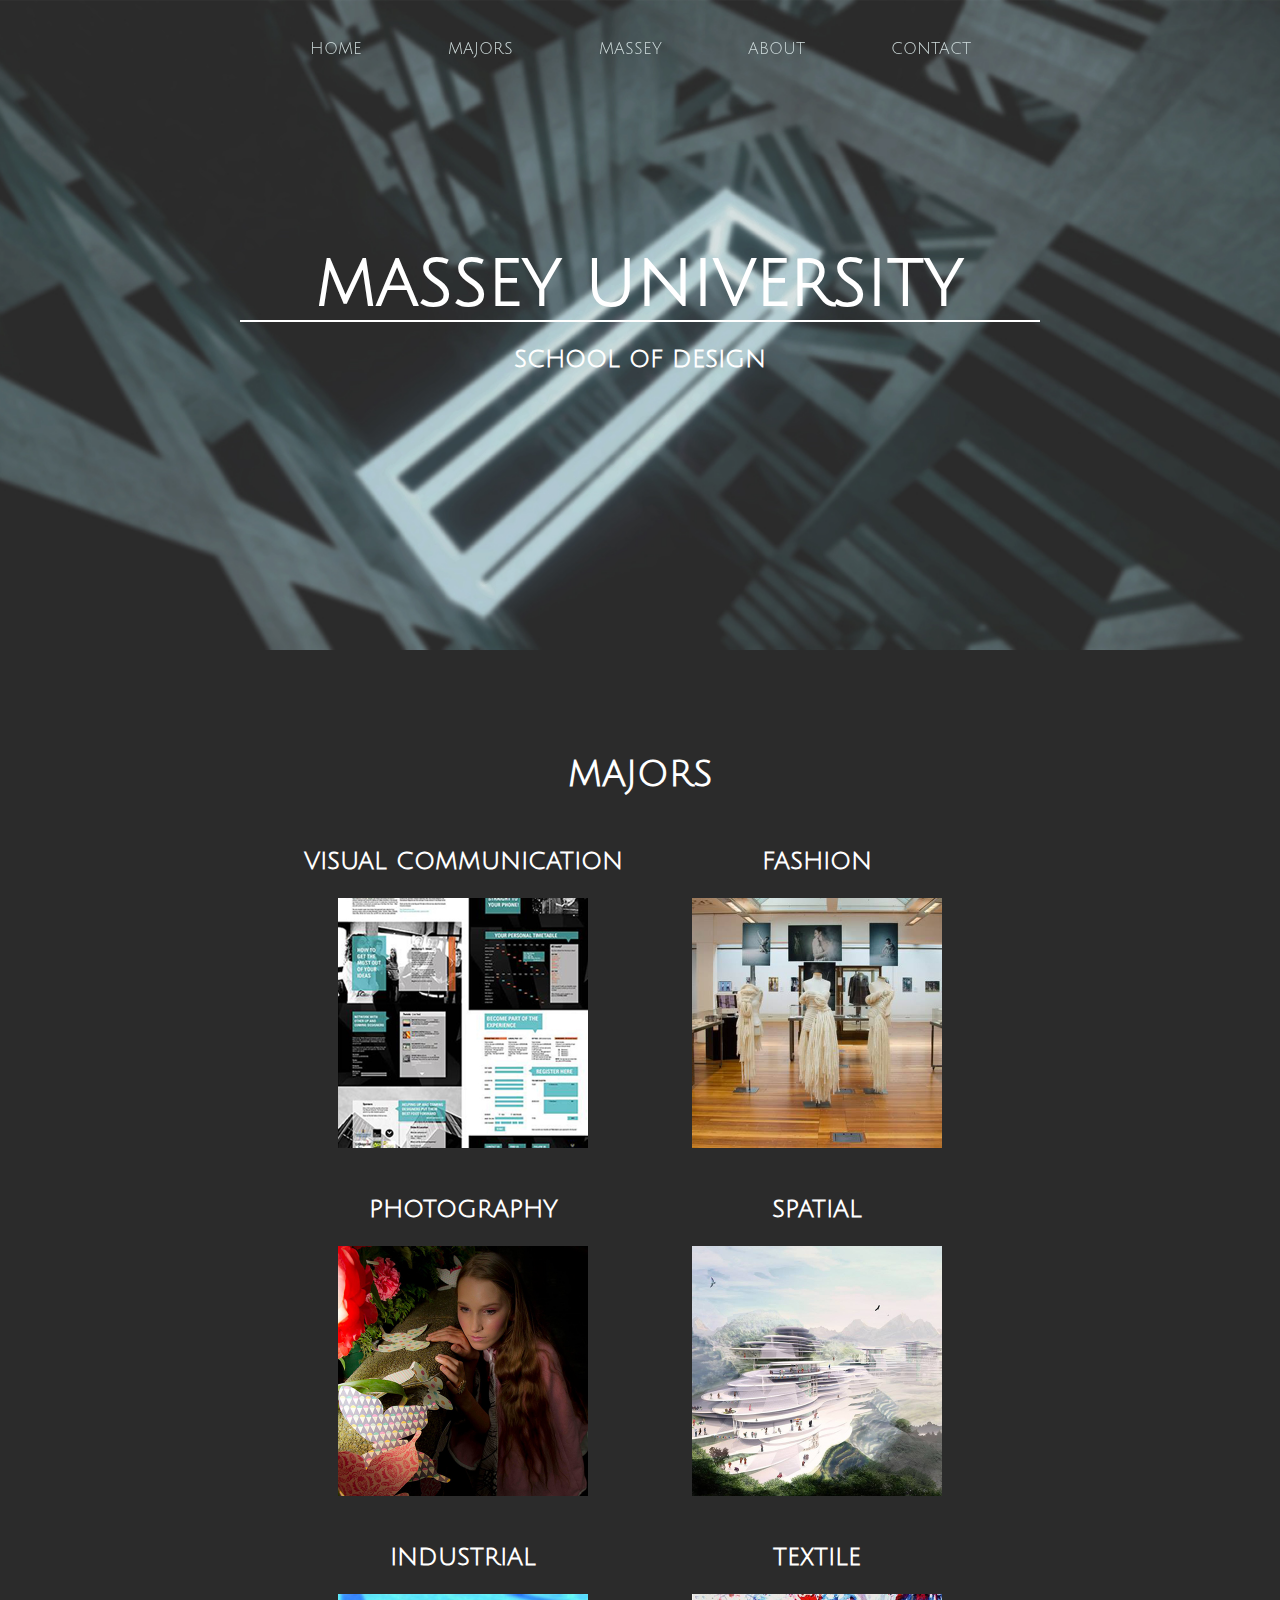
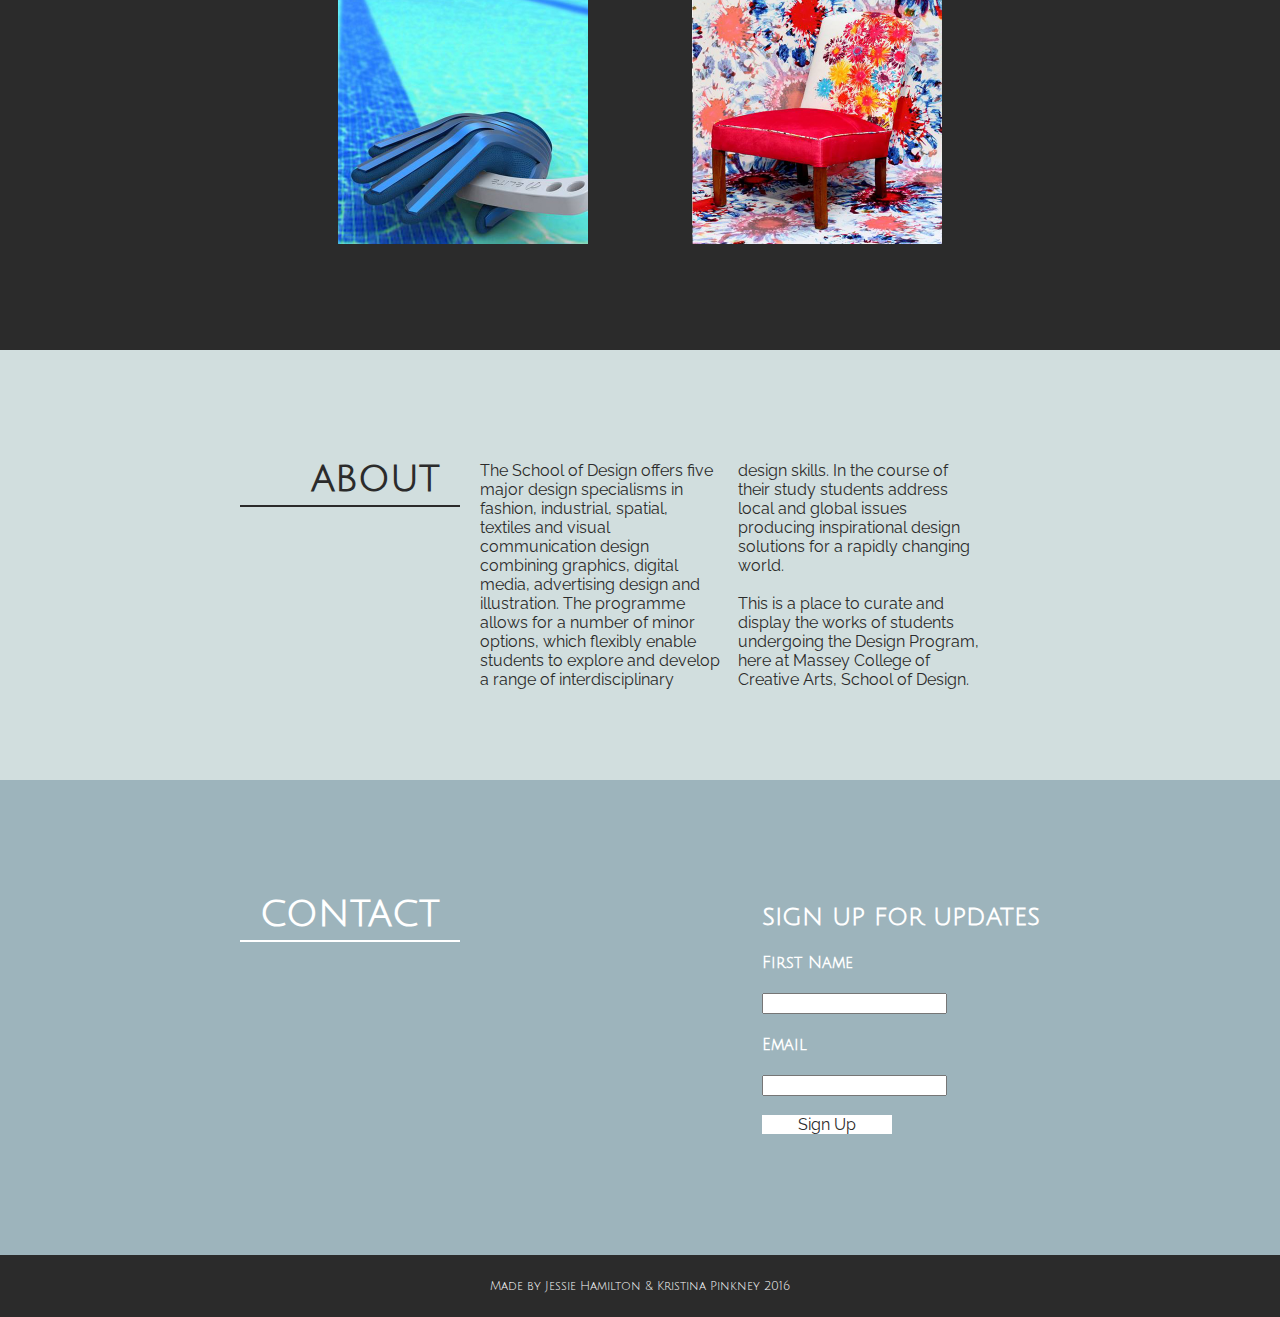
==== index.html @ 404c3d58 "added bootstrap files" ====
<!DOCTYPE html>

<html>
<head>

    <title>Massey School of Design - Gallery</title>

    <link rel="stylesheet" href="styles.css" />
    <script src="https://ajax.googleapis.com/ajax/libs/jquery/1.8.3/jquery.min.js" type="text/javascript" type="text/javascript"></script>
    
</head>

<body>
    
<!-- HEADER AND NAVIGATION -->    
<header class= "transparent">
    <nav class= "transparent">
        <div class="links">
            <a href="index.html">HOME</a>
            <a href="#majorsBackground">MAJORS</a> 
            <a href="index.html">MASSEY</a>            
            <a href="#aboutBackground">ABOUT</a>       
            <a href="#contactBackground">CONTACT</a>
        </div>
    </nav>
</header>

<!-- BANNER -->
<div class="bannerBackground">
    <div class="banner">
        <h1>MASSEY UNIVERSITY</h1>
        <h3>SCHOOL OF DESIGN</h3>
    </div>
</div>

<!-- MAJORS -->
<div id="majorsBackground">
    <div class="majors">
        <h2>MAJORS</h2>
        
        <div class="row1">
            <div class="vcd">
                 <h3>VISUAL COMMUNICATION</h3>
                 <a href= "vcd.html"><img src="images/majors/vcd.jpg"> </a> 
             </div>
    
             <div class="photography">
                 <H3>PHOTOGRAPHY</H3>
                 <a href= "photography.html"><img src="images/majors/photography.jpg"></a> 
             </div>
    
             <div class="industrial">
                 <H3>INDUSTRIAL</H3>
                 <a href= "industrial.html"><img src="images/majors/industrial.jpg"></a> 
             </div>             
        </div>
             
        <div class="row2">
            <div class="fashion">
                 <H3>FASHION</H3>
                 <a href= "fashion.html"><img src="images/majors/fashion.jpg"></a> 
             </div>
             
             <div class="spacial">
                 <H3>SPATIAL</H3>
                 <a href= "spatial.html"><img src="images/majors/spacial.jpg"></a> 
             </div>
             
             <div class="textile">
                 <H3>TEXTILE</H3>
                 <a href= "textile.html"><img src="images/majors/textile.jpg"></a> 
             </div>
        </div>
    </div>
</div>

<!-- ABOUT -->
<div id="aboutBackground">
    <div class="about">
        <h2>ABOUT</h2>
        <p>
            The School of Design offers five major design specialisms in fashion, industrial, spatial, textiles and visual communication design combining graphics, digital media, advertising design and illustration. The programme allows for a number of minor options, which flexibly enable students to explore and develop a range of interdisciplinary design skills. In the course of their study students address local and global issues producing inspirational design solutions for a rapidly changing world.
        <br /> <br />
        This is a place to curate and display the works of students undergoing the Design Program, here at Massey College of Creative Arts, School of Design. 
        </p>
    </div>
</div>

<!-- CONTACT -->
<div id="contactBackground">
    <div class="contact">
        <div class="details">   
            <h2>CONTACT</h2>
        </div>
        
        <div class="form">
            <h3>SIGN UP FOR UPDATES</h3>
            
                <form>
                    <h4>First Name</h4>
                    <input type="text" id="fname"/>
            
                    <h4>Email</h4>
                    <input type="text" id="fname"/>
               
                    <br /><br />
            
                    <div id="button">
                    Sign Up
                    </div>
                </form>
        </div>
    </div>
</div>

<!-- FOOTER -->
<div class="footer">
    <p>Made by Jessie Hamilton & Kristina Pinkney 2016</p>
</div>



<script type="text/javascript" charset="utf-8">
    
/* Resizing Header */    
    $(document).on("scroll",function(){
    if($(document).scrollTop()>100){
        $("header").removeClass("transparent").addClass("solid");
    } else{
        $("header").removeClass("solid").addClass("transparent");
    }
    });

    $(document).on("scroll",function(){
    if($(document).scrollTop()>100){
        $("nav").removeClass("transparent").addClass("solid");
    } else{
        $("nav").removeClass("solid").addClass("transparent");
    }
    });
    
    document.getElementById("button").addEventListener('click', function() {
        var fname = document.getElementById("fname").value;
        alert("Thanks for signing up " + fname);
    });
</script>
</body>
</html>
---- styles.css ----
@import url(https://fonts.googleapis.com/css?family=Raleway|Julius+Sans+One);

body {
    background-color: #2b2b2b;
    color: #d1dede;
    margin: 0;
    font-family: 'Raleway', sans-serif;
}

h1 {
    font-family: 'Julius Sans One', sans-serif;
    font-size: 4em;
    color: #ffffff;
}

h2 {
    font-family: 'Julius Sans One', sans-serif;
    font-size: 2.25em;
    color: #ffffff;
}

h3 {
    font-family: 'Julius Sans One', sans-serif;
    font-size: 1.50em;
    color: #ffffff;
}

h4 {
    font-family: 'Julius Sans One', sans-serif;
    font-size: 1em;
    color: #ffffff;
}

a {
    text-decoration:none;
    color: #d1dede;
}

header.transparent {
    position: fixed;
    top: 0;
    left: 0;
    z-index: 9999;
    width: 100%;
    height: 100px;
}

nav.transparent {
    margin: auto;
    max-width: 800px;
    padding:0px 25px 0px 25px;
    font-family: 'Julius Sans One', sans-serif;
    margin-top:40px;
}

header.solid {
    position: fixed;
    top: 0;
    left: 0;
    z-index: 9999;
    width: 100%;
    height: 75px;
    background-color: #ffffff;
}

nav.solid {
    margin: auto;
    max-width: 800px;
    padding:0px 25px 0px 25px;
    font-family: 'Julius Sans One', sans-serif;
    margin-top:30px;
}

nav.solid a{
    color:#2b2b2b;
}

header.big {
    position: fixed;
    top: 0;
    left: 0;
    z-index: 9999;
    width: 100%;
    height: 100px;
    background-color: #ffffff;
}

nav.big {
    margin: auto;
    max-width: 800px;
    padding:0px 25px 0px 25px;
    font-family: 'Julius Sans One', sans-serif;
    margin-top:40px;
}

header.small {
    position: fixed;
    top: 0;
    left: 0;
    z-index: 9999;
    width: 100%;
    height: 75px;
    background-color: #ffffff;
}

nav.small {
    margin: auto;
    max-width: 800px;
    padding:0px 25px 0px 25px;
    font-family: 'Julius Sans One', sans-serif;
    margin-top:30px;
}

nav.big a, nav.small a{
    color:#2b2b2b;
}

header, nav {
  transition: all 0.5s;
  -moz-transition: all 0.5s; 
  -webkit-transition: all 0.5s; 
  -o-transition: all 0.5s;
}

.links {
    margin:auto;
    text-align: center;
    color: #d1dede;
}

.links a {
    text-decoration: none;
    color:#d1dede;
    padding-left: 40px;
    padding-right: 40px;
}

.bannerBackground {
    background: url(images/header.jpg) no-repeat center top;
        -webkit-background-size: cover;
        -moz-background-size: cover;
        -o-background-size: cover;
        background-size: cover;
    height: 650px;
    text-align:center;
}

.banner {
    height: 650px;
    width: 950px;
    position:relative;
    padding-top: 250px;
    margin: auto;
    text-align: center;
}

.banner h1 {
    border-bottom: solid #ffffff 2px;
    max-width: 800px;
    margin:auto;
}

#majorsBackground , #aboutBackground , #contactBackground  {
    margin-top: -75px;
    padding-top: 75px;
}

#majorsBackground {
    height: 1300px;
    margin:auto;
}

.majors {
    text-align:center;
    max-width:800px;
    margin:auto;
    padding-bottom:25px;
}

.majors img{
    margin:auto;
    height:250px;
    width:250px;
    padding: 0px 50px 20px 50px;
}

.row1, .row2 {
    display: inline-block;
    text-align:center;
    margin:auto;
}

#aboutBackground {
    background-color: #d1dede;
    height: 430px;
}

.about {
    margin:auto;
    padding-top: 20px;
    color:#2b2b2b;
    max-width:800px;
}

.about h2 {
    float:left;
    color:#2b2b2b;
    width: 200px;
    height: 45px;
    text-align:right;
    margin-top: 15px;
    padding-right:20px;
    border-bottom: solid #2b2b2b 2px;
}

.about p {
    padding-left: 20px;
    float:left;
    text-align: left;
    -webkit-column-count: 2; /* Chrome, Safari, Opera */
    -moz-column-count: 2; /* Firefox */
    column-count: 2;
    width: 500px;
}

#contactBackground {
    background-color: #9db4bc;
    height: 400px;
}

.contact {
    margin:auto;
    padding-top: 25px;
    color:#2b2b2b;
    max-width:800px;
}

.contact h2 {
    float:left;
    color:#ffffff;
    width: 200px;
    height: 45px;
    text-align:right;
    margin-top: 15px;
    padding-right:20px;
    border-bottom: solid #ffffff 2px;
}

.form {
    float: right;
}

#button {
    background-color:White;
    width:130px;
    text-align:center;
    cursor:pointer;
}

.footer {
    font-family: 'Julius Sans One', sans-serif;
    font-size: 0.75em;
    color: #ffffff;
    margin:auto;
    text-align: center;
    height: 50px;
}

.footer p {
    padding-top: 13px;
}

.images {
    max-width: 800px;
    margin:auto;
    height: 1100px;
    padding-top: 100px;
    text-align: center;
}

.image1 img , .image2 img , .image3 , .image4 img , .image5 img , .image6 img{
        margin: 5px 5px 5px 5px;
}

.image1 img {
    float:left;
    width: 175px;
    height: 175px;
}

.image2 img {
    float:left;
    width: 175px;
    height: 175px;
    margin-right: 500px;
}

.image3 {
    float:left;
    width: 630px;
    height: 360px;
    margin-left: 190px;
    margin-top: -365px;
}

.image4 img {
    float:left;
    width: 360px;
    height: 245px;
}

.image5 img {
    float:right;
    width: 440px;
    height: 440px;
    margin-right: -20px;
}

.image6 img {
    float: left;
    width: 360px;
    height: 185px;
    margin-left: 5px;
}
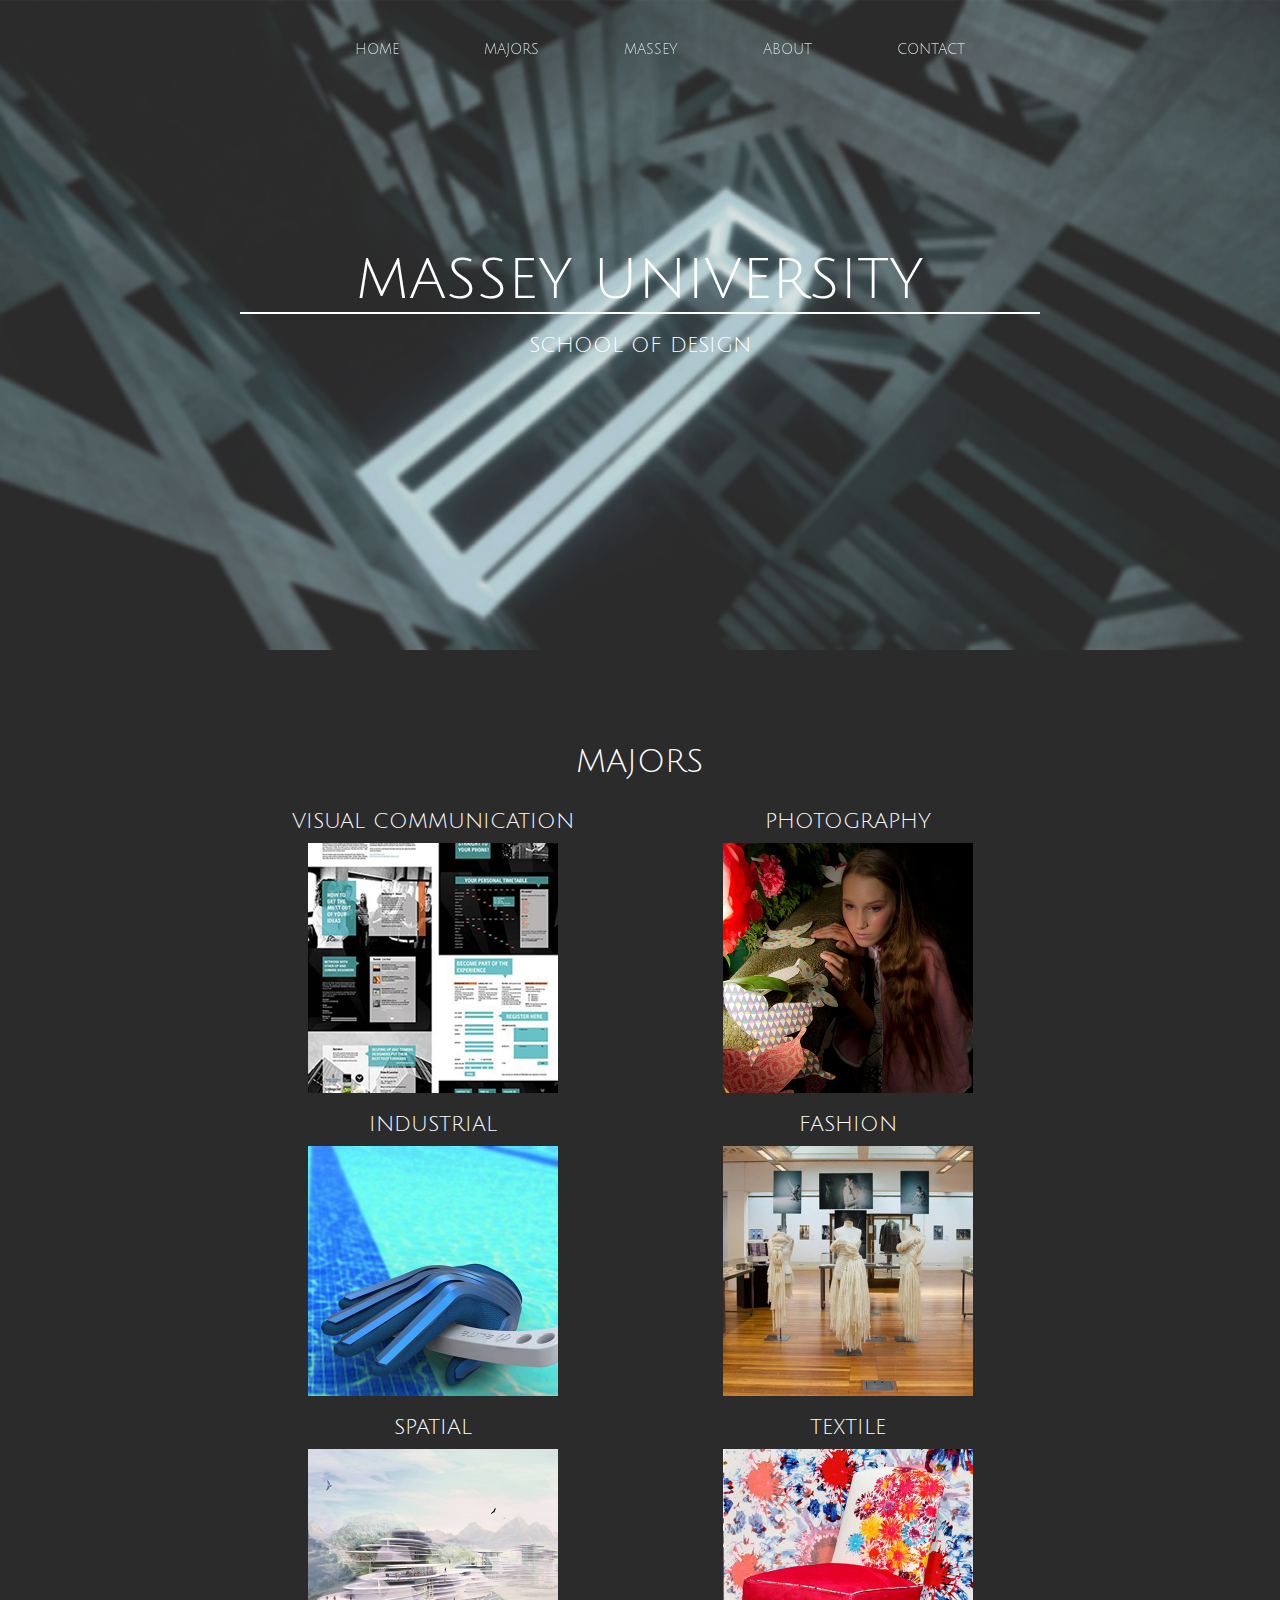
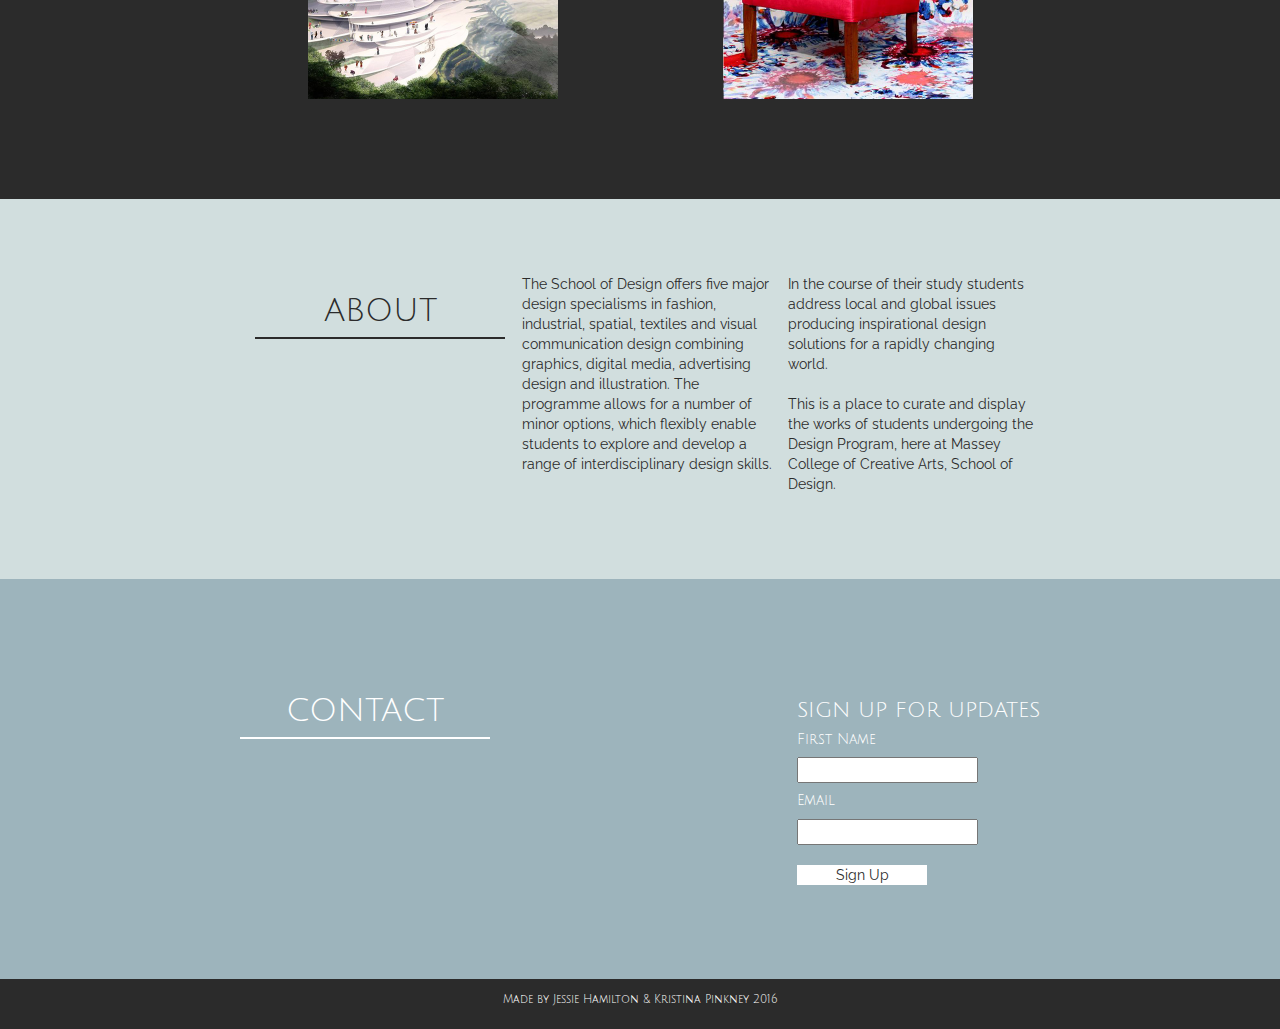
==== commit 0faf479d: "making index page responsive" ====
--- a/index.html
+++ b/index.html
@@ -5,8 +5,12 @@
 
     <title>Massey School of Design - Gallery</title>
 
+    <meta name="viewport" content="width=device-width, initial-scale=1" />
+    <link rel="stylesheet" href="css/bootstrap.min.css" />
+    <script src="https://code.jquery.com/jquery-2.2.3.min.js"></script>
+    <script src="js/bootstrap.min.js"></script>
+
     <link rel="stylesheet" href="styles.css" />
-    <script src="https://ajax.googleapis.com/ajax/libs/jquery/1.8.3/jquery.min.js" type="text/javascript" type="text/javascript"></script>
     
 </head>
 
@@ -16,57 +20,61 @@
 <header class= "transparent">
     <nav class= "transparent">
         <div class="links">
-            <a href="index.html">HOME</a>
-            <a href="#majorsBackground">MAJORS</a> 
-            <a href="index.html">MASSEY</a>            
-            <a href="#aboutBackground">ABOUT</a>       
-            <a href="#contactBackground">CONTACT</a>
+            <ul>
+                <li><a href="index.html">HOME</a> </li>
+                <li><a href="#majorsBackground">MAJORS</a> </li>
+                <li><a href="http://creative.massey.ac.nz/">MASSEY</a> </li>           
+                <li><a href="#aboutBackground">ABOUT</a>  </li>     
+                <li><a href="#contactBackground">CONTACT</a> </li>
+            </ul>
         </div>
     </nav>
 </header>
 
 <!-- BANNER -->
-<div class="bannerBackground">
+<div class="bannerBackground , container-fluid">
     <div class="banner">
-        <h1>MASSEY UNIVERSITY</h1>
-        <h3>SCHOOL OF DESIGN</h3>
+            <h1>MASSEY UNIVERSITY</h1>
+            <h3>SCHOOL OF DESIGN</h3>
     </div>
 </div>
 
 <!-- MAJORS -->
-<div id="majorsBackground">
+<div id="majorsBackground" class="container-fluid">
     <div class="majors">
         <h2>MAJORS</h2>
         
-        <div class="row1">
-            <div class="vcd">
+        <div class="row">
+            <div class="vcd , col-md-6 , col-sm-12">
                  <h3>VISUAL COMMUNICATION</h3>
                  <a href= "vcd.html"><img src="images/majors/vcd.jpg"> </a> 
              </div>
     
-             <div class="photography">
+             <div class="photography , col-md-6 , col-sm-12">
                  <H3>PHOTOGRAPHY</H3>
                  <a href= "photography.html"><img src="images/majors/photography.jpg"></a> 
              </div>
-    
-             <div class="industrial">
+        </div>
+        
+        <div class="row">
+             <div class="industrial , col-md-6 , col-sm-12">
                  <H3>INDUSTRIAL</H3>
                  <a href= "industrial.html"><img src="images/majors/industrial.jpg"></a> 
              </div>             
-        </div>
              
-        <div class="row2">
-            <div class="fashion">
+            <div class="fashion , col-md-6 , col-sm-12">
                  <H3>FASHION</H3>
                  <a href= "fashion.html"><img src="images/majors/fashion.jpg"></a> 
              </div>
+        </div>
              
-             <div class="spacial">
+        <div class="row">
+             <div class="spacial , col-md-6 , col-sm-12">
                  <H3>SPATIAL</H3>
                  <a href= "spatial.html"><img src="images/majors/spacial.jpg"></a> 
              </div>
              
-             <div class="textile">
+             <div class="textile , col-md-6 , col-sm-12">
                  <H3>TEXTILE</H3>
                  <a href= "textile.html"><img src="images/majors/textile.jpg"></a> 
              </div>
@@ -75,14 +83,15 @@
 </div>
 
 <!-- ABOUT -->
-<div id="aboutBackground">
-    <div class="about">
-        <h2>ABOUT</h2>
-        <p>
-            The School of Design offers five major design specialisms in fashion, industrial, spatial, textiles and visual communication design combining graphics, digital media, advertising design and illustration. The programme allows for a number of minor options, which flexibly enable students to explore and develop a range of interdisciplinary design skills. In the course of their study students address local and global issues producing inspirational design solutions for a rapidly changing world.
-        <br /> <br />
-        This is a place to curate and display the works of students undergoing the Design Program, here at Massey College of Creative Arts, School of Design. 
-        </p>
+<div id="aboutBackground" class="container-fluid">
+    <div class="about , row">
+        <div class="col-lg-4 , col-md-4 , col-sm-12"><h2>ABOUT</h2></div>
+        <div class="col-lg-4 , col-md-4 , col-sm-12">
+            <p>The School of Design offers five major design specialisms in fashion, industrial, spatial, textiles and visual communication design combining graphics, digital media, advertising design and illustration. The programme allows for a number of minor options, which flexibly enable students to explore and develop a range of interdisciplinary design skills. </p>
+        </div>
+        <div class="col-lg-4 , col-md-4 , col-sm-12">
+        <p>In the course of their study students address local and global issues producing inspirational design solutions for a rapidly changing world. <br> <br>This is a place to curate and display the works of students undergoing the Design Program, here at Massey College of Creative Arts, School of Design. </p>
+        </div>
     </div>
 </div>
 
--- a/styles.css
+++ b/styles.css
@@ -5,6 +5,7 @@
     color: #d1dede;
     margin: 0;
     font-family: 'Raleway', sans-serif;
+    overflow-x: hidden;
 }
 
 h1 {
@@ -34,6 +35,11 @@
 a {
     text-decoration:none;
     color: #d1dede;
+}
+
+li {
+    display: inline;
+    list-style-type: none;
 }
 
 header.transparent {
@@ -166,8 +172,9 @@
 }
 
 #majorsBackground {
-    height: 1300px;
-    margin:auto;
+    height: auto;
+    margin:auto;
+    padding-bottom: 150px;
 }
 
 .majors {
@@ -181,10 +188,9 @@
     margin:auto;
     height:250px;
     width:250px;
-    padding: 0px 50px 20px 50px;
-}
-
-.row1, .row2 {
+}
+
+.row1 , .row2 {
     display: inline-block;
     text-align:center;
     margin:auto;
@@ -192,35 +198,29 @@
 
 #aboutBackground {
     background-color: #d1dede;
-    height: 430px;
+    height: auto;
 }
 
 .about {
     margin:auto;
-    padding-top: 20px;
     color:#2b2b2b;
     max-width:800px;
+    padding-bottom: 150px;
 }
 
 .about h2 {
     float:left;
     color:#2b2b2b;
-    width: 200px;
+    width: 250px;
     height: 45px;
-    text-align:right;
-    margin-top: 15px;
-    padding-right:20px;
+    text-align:center;
     border-bottom: solid #2b2b2b 2px;
 }
 
 .about p {
-    padding-left: 20px;
     float:left;
     text-align: left;
-    -webkit-column-count: 2; /* Chrome, Safari, Opera */
-    -moz-column-count: 2; /* Firefox */
-    column-count: 2;
-    width: 500px;
+    width: 250px;
 }
 
 #contactBackground {
@@ -238,11 +238,10 @@
 .contact h2 {
     float:left;
     color:#ffffff;
-    width: 200px;
+    width: 250px;
     height: 45px;
-    text-align:right;
+    text-align:center;
     margin-top: 15px;
-    padding-right:20px;
     border-bottom: solid #ffffff 2px;
 }
 
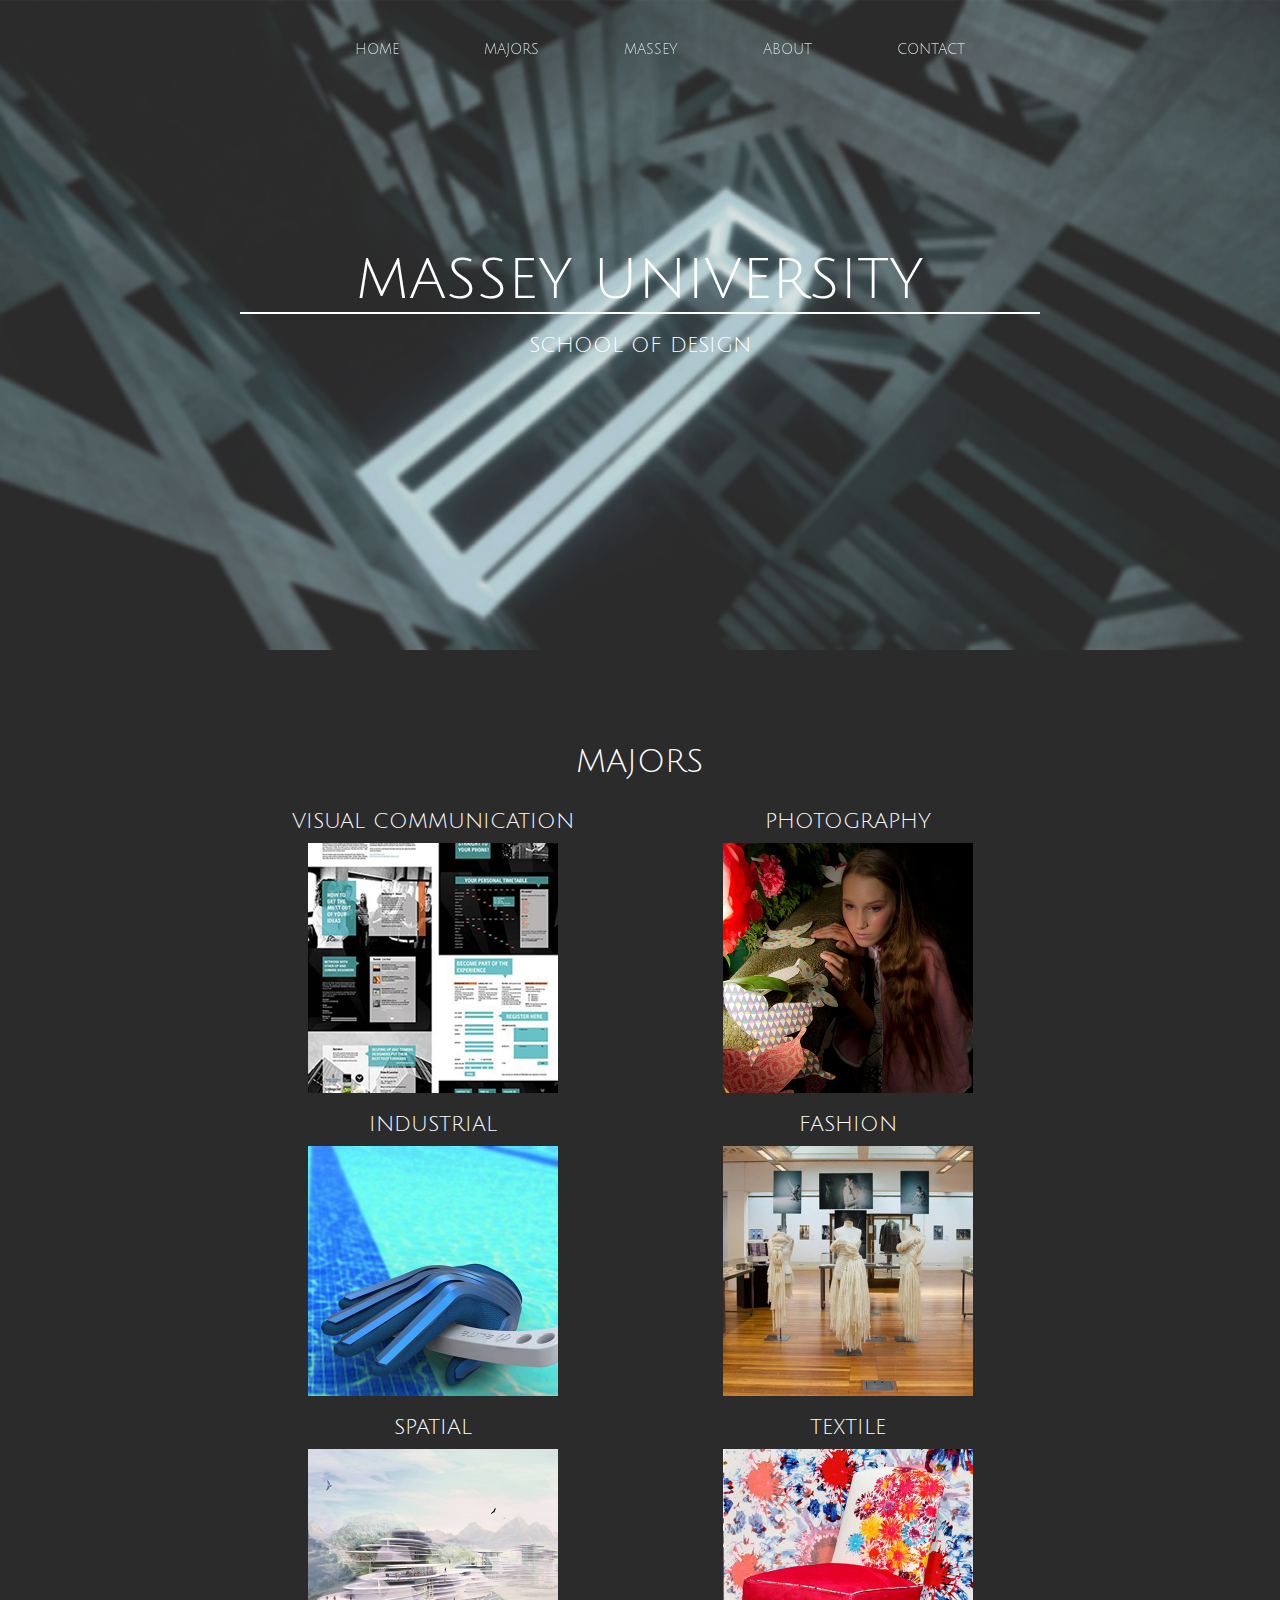
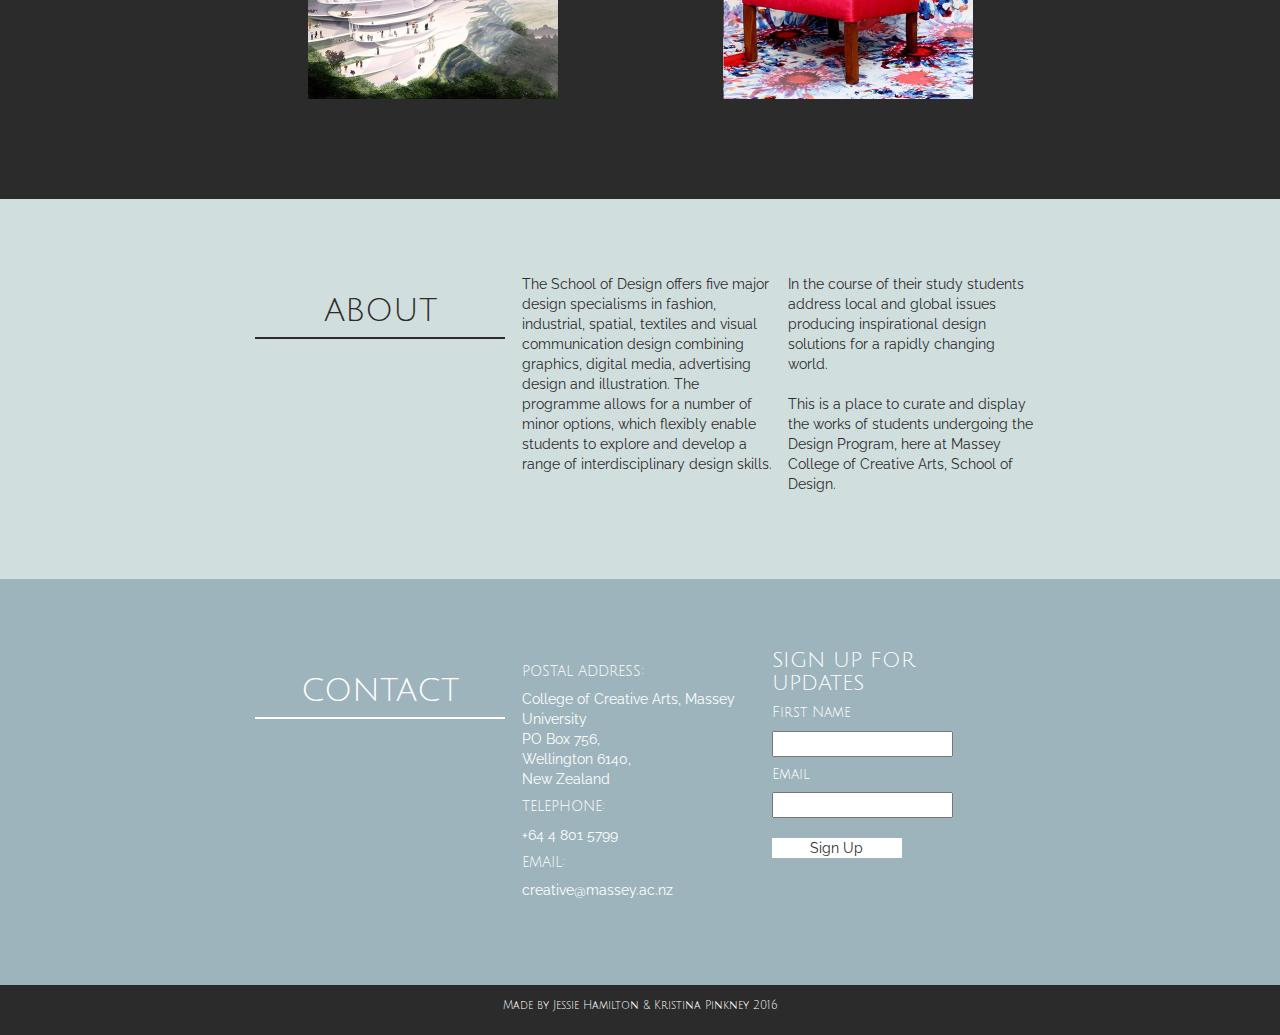
==== commit 895ab4d3: "wip" ====
--- a/index.html
+++ b/index.html
@@ -1,3 +1,4 @@
+
 <!DOCTYPE html>
 
 <html>
@@ -33,9 +34,11 @@
 
 <!-- BANNER -->
 <div class="bannerBackground , container-fluid">
-    <div class="banner">
-            <h1>MASSEY UNIVERSITY</h1>
-            <h3>SCHOOL OF DESIGN</h3>
+    <div class="banner , row">
+            <div class="img-responsive">
+                <h1>MASSEY UNIVERSITY</h1>
+                <h3>SCHOOL OF DESIGN</h3>
+            </div>
     </div>
 </div>
 
@@ -97,12 +100,22 @@
 
 <!-- CONTACT -->
 <div id="contactBackground">
-    <div class="contact">
-        <div class="details">   
-            <h2>CONTACT</h2>
-        </div>
-        
-        <div class="form">
+    <div class="contact , row">
+            <div class="col-lg-4 , col-md-4 , col-sm-12"><h2>CONTACT</h2></div>
+            <div class="details , col-lg-4 , col-md-4 , col-sm-12">  
+                <p>
+                    <h4>POSTAL ADDRESS:</h4>
+                    College of Creative Arts, Massey University <br/>
+                    PO Box 756, <br/>
+                    Wellington 6140, <br/>
+                    New Zealand<br/>
+                    <h4>TELEPHONE:</h4> +64 4 801 5799
+                    <br/>
+                    <h4>EMAIL:</h4> creative@massey.ac.nz
+                </p>
+            </div>
+            
+            <div class="form , col-lg-4 , col-md-4 , col-sm-12">
             <h3>SIGN UP FOR UPDATES</h3>
             
                 <form>
@@ -119,6 +132,9 @@
                     </div>
                 </form>
         </div>
+    </div>
+        
+        
     </div>
 </div>
 
--- a/styles.css
+++ b/styles.css
@@ -225,14 +225,18 @@
 
 #contactBackground {
     background-color: #9db4bc;
-    height: 400px;
+    height: auto;
 }
 
 .contact {
     margin:auto;
-    padding-top: 25px;
-    color:#2b2b2b;
+    color:#ffffff;
     max-width:800px;
+    padding-bottom:75px;
+}
+
+.details , .form {
+    width: 250px;
 }
 
 .contact h2 {
@@ -241,16 +245,17 @@
     width: 250px;
     height: 45px;
     text-align:center;
-    margin-top: 15px;
     border-bottom: solid #ffffff 2px;
 }
 
 .form {
-    float: right;
+    margin-top:-25px;
+    float: left;
 }
 
 #button {
     background-color:White;
+    color: #2b2b2b;
     width:130px;
     text-align:center;
     cursor:pointer;
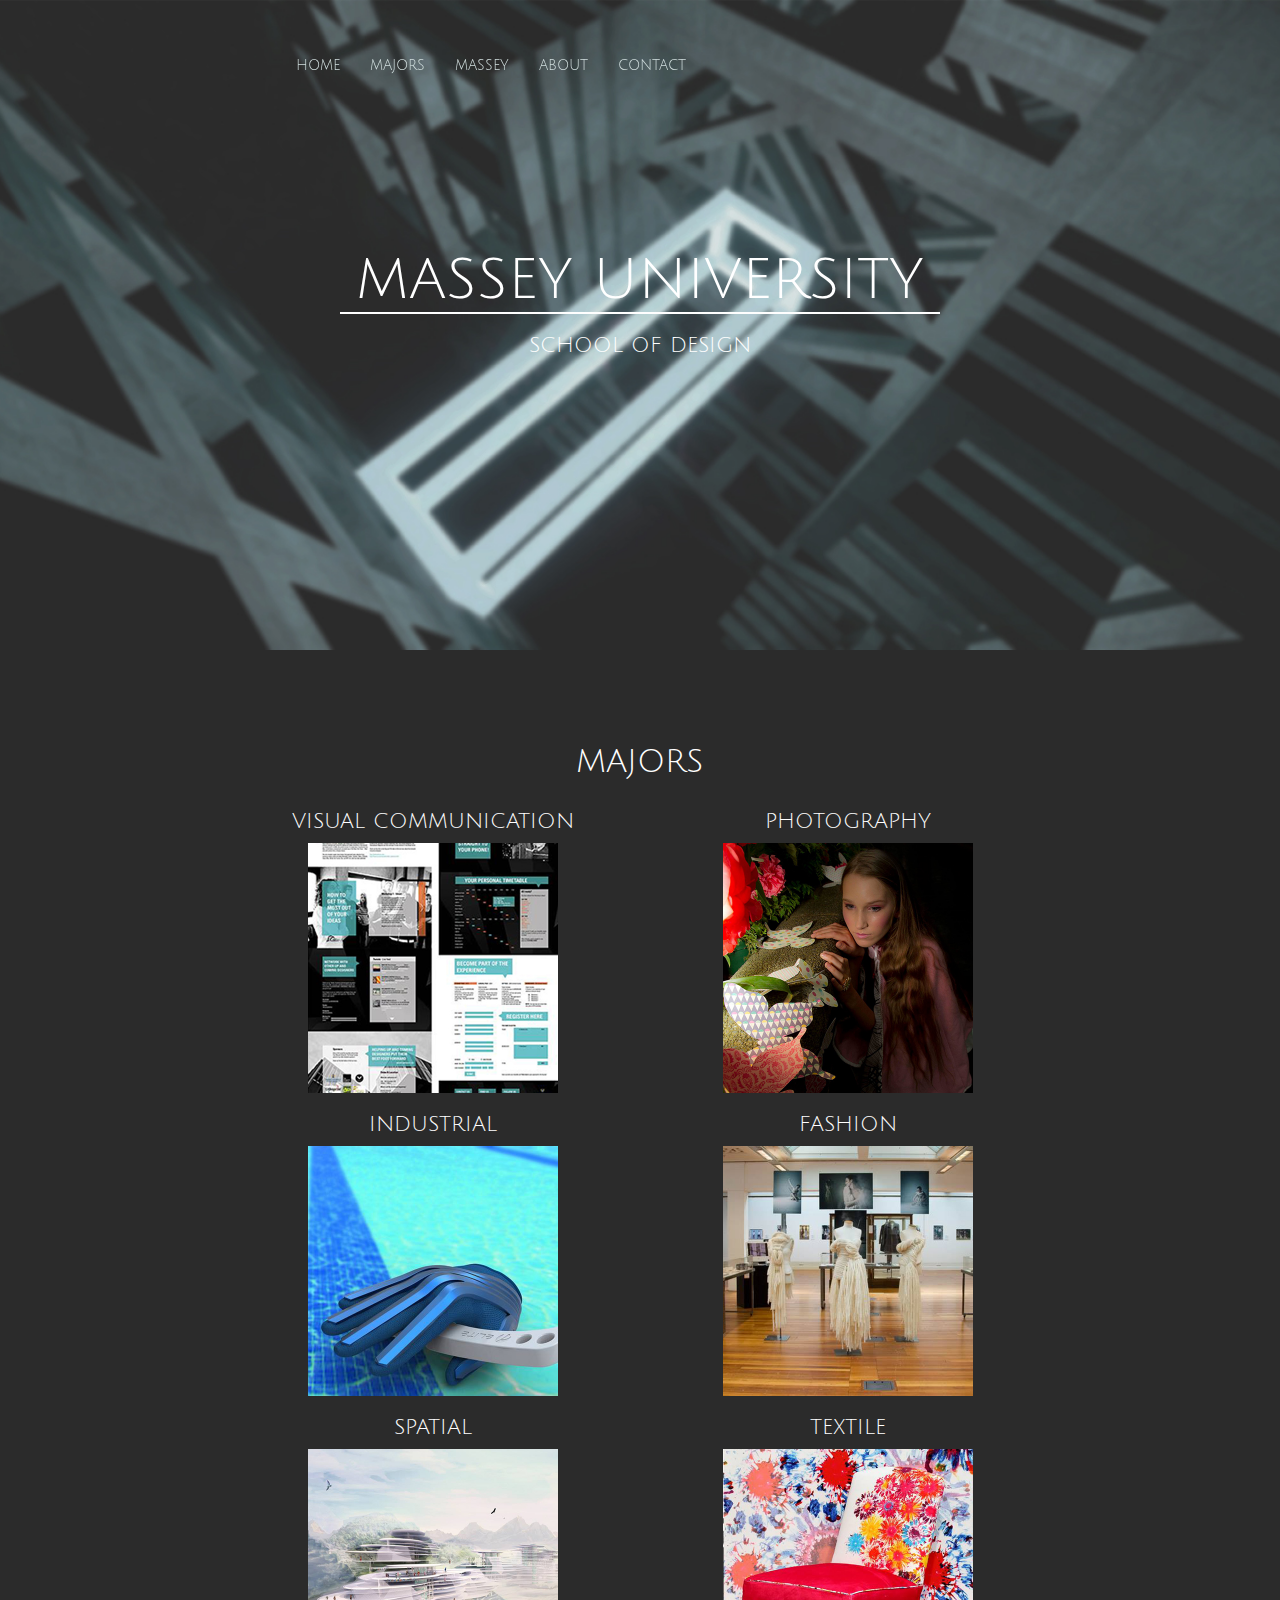
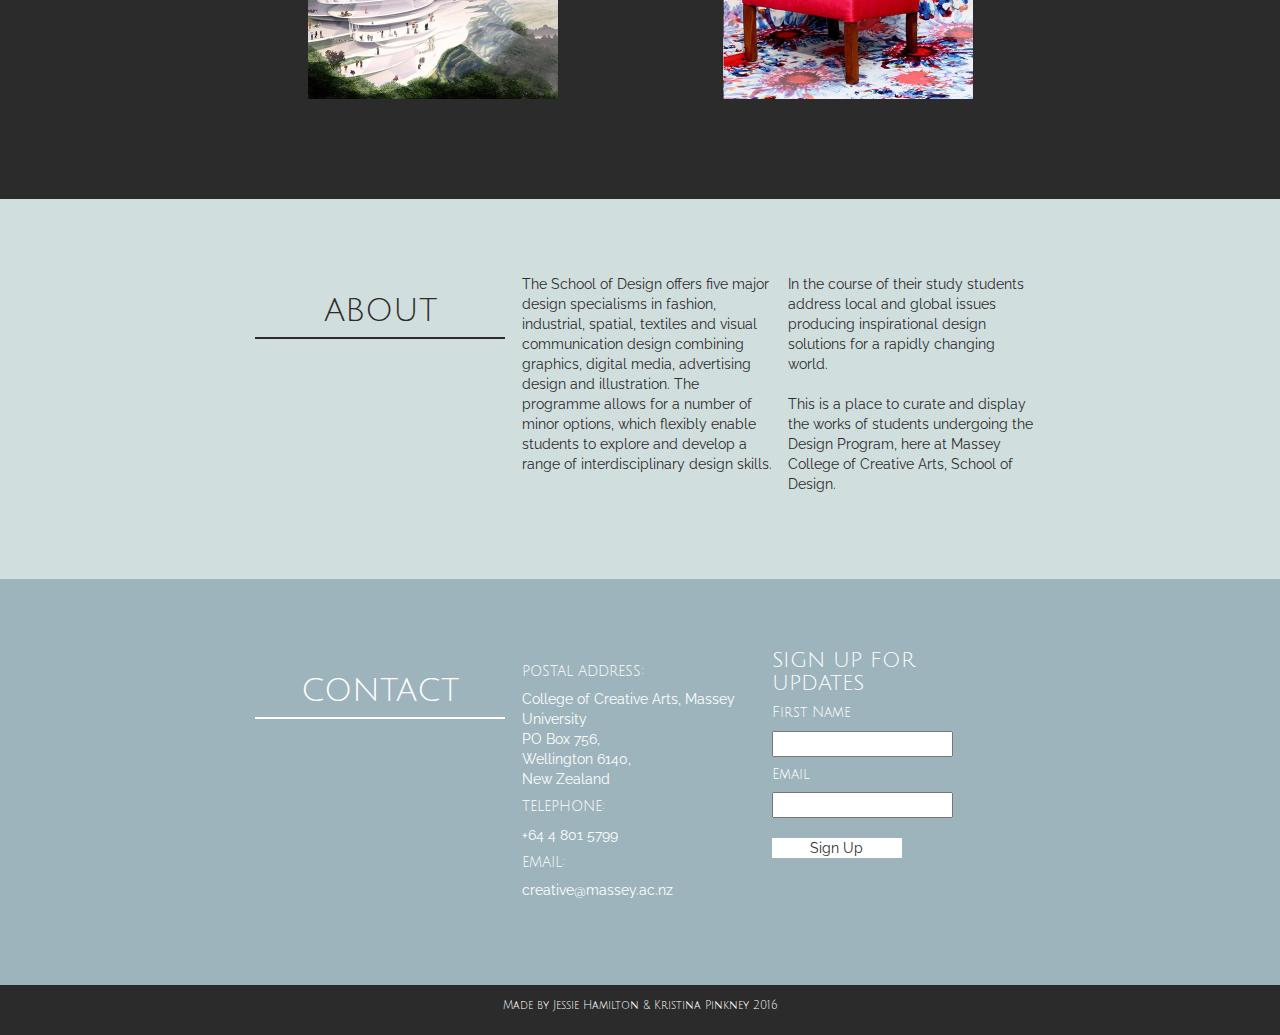
==== commit 22371e87: "working on responsive nav bar" ====
--- a/index.html
+++ b/index.html
@@ -19,9 +19,15 @@
     
 <!-- HEADER AND NAVIGATION -->    
 <header class= "transparent">
-    <nav class= "transparent">
-        <div class="links">
-            <ul>
+        <div class="navbar-header">
+        <button class="navbar-toggle" data-toggle="collapse" data-target="#mainNav">
+        <span class="glyphicon glyphicon-menu-hamburger"></span>
+        </button>
+    </div>
+    
+    <nav class= "transparent , navbar">
+        <div class="links , collapse navbar-collapse" id="mainNav">
+            <ul class="nav navbar-nav">
                 <li><a href="index.html">HOME</a> </li>
                 <li><a href="#majorsBackground">MAJORS</a> </li>
                 <li><a href="http://creative.massey.ac.nz/">MASSEY</a> </li>           
@@ -32,13 +38,13 @@
     </nav>
 </header>
 
+
+
 <!-- BANNER -->
 <div class="bannerBackground , container-fluid">
-    <div class="banner , row">
-            <div class="img-responsive">
-                <h1>MASSEY UNIVERSITY</h1>
-                <h3>SCHOOL OF DESIGN</h3>
-            </div>
+    <div class="banner">
+            <h1>MASSEY UNIVERSITY</h1>
+            <h3>SCHOOL OF DESIGN</h3>
     </div>
 </div>
 
--- a/styles.css
+++ b/styles.css
@@ -40,6 +40,10 @@
 li {
     display: inline;
     list-style-type: none;
+}
+
+li a:hover {
+    background-color: transparent;
 }
 
 header.transparent {
@@ -147,13 +151,13 @@
         -moz-background-size: cover;
         -o-background-size: cover;
         background-size: cover;
-    height: 650px;
+    height: auto;
     text-align:center;
 }
 
 .banner {
     height: 650px;
-    width: 950px;
+    width: auto;
     position:relative;
     padding-top: 250px;
     margin: auto;
@@ -161,9 +165,42 @@
 }
 
 .banner h1 {
-    border-bottom: solid #ffffff 2px;
-    max-width: 800px;
-    margin:auto;
+        font-family: 'Julius Sans One', sans-serif;
+        font-size: 4em;
+        color: #ffffff;
+        border-bottom: solid #ffffff 2px;
+        max-width:600px;
+        margin:auto;
+        text-align:center;
+    }
+    
+.banner h3 {
+        font-family: 'Julius Sans One', sans-serif;
+        font-size: 1.50em;
+        color: #ffffff;
+    }  
+    
+/* RESPONSIVE BANNER */    
+@media screen and (max-width: 800px) {
+    .banner h1 {
+        font-family: 'Julius Sans One', sans-serif;
+        font-size: 2.5em;
+        color: #ffffff;
+        border-bottom: solid #ffffff 2px; 
+        max-width: 200px;
+        margin:auto;
+    } 
+
+    .banner h3 {
+        font-family: 'Julius Sans One', sans-serif;
+        font-size: 1.4em;
+        color: #ffffff;
+    }
+    
+    .banner {
+    height: 500px;
+    padding-top: 200px;
+    }
 }
 
 #majorsBackground , #aboutBackground , #contactBackground  {
@@ -274,6 +311,8 @@
     padding-top: 13px;
 }
 
+
+/* MAJOR PAGE SPECIFIC CODING */
 .images {
     max-width: 800px;
     margin:auto;
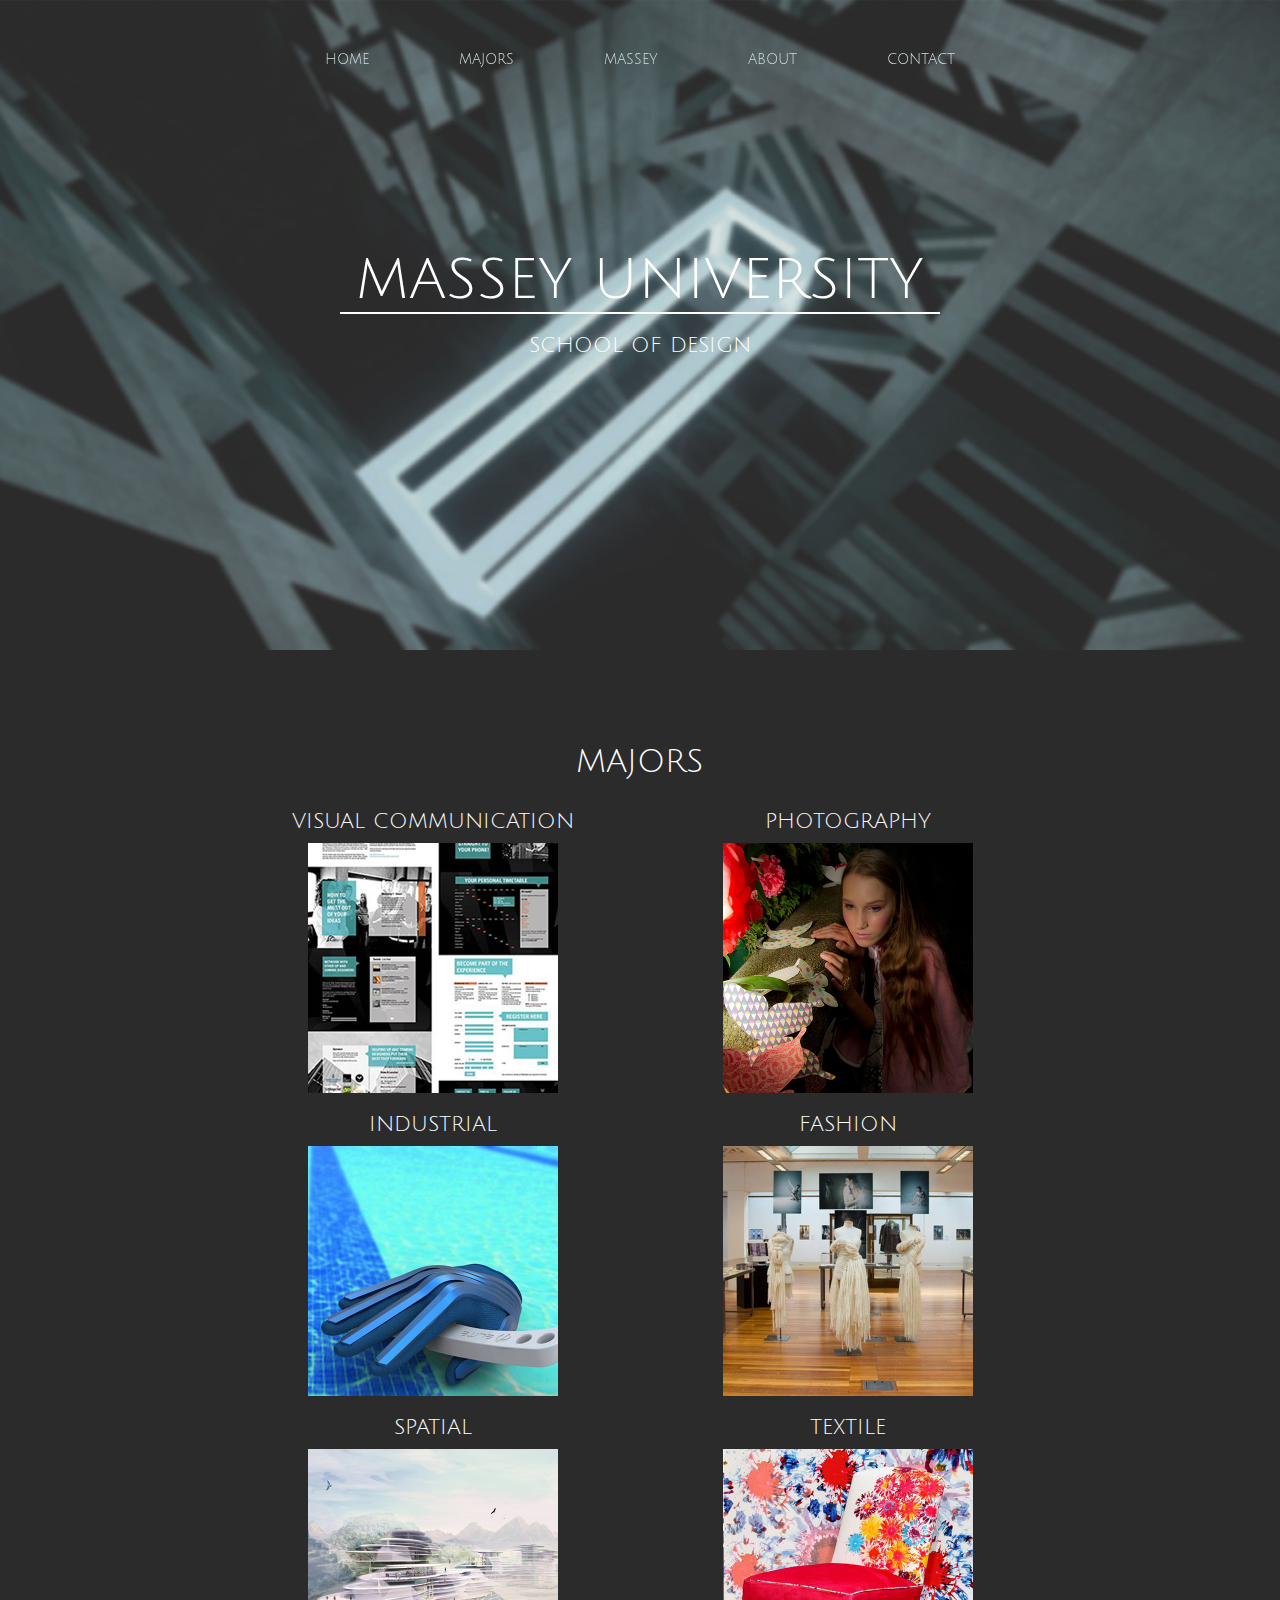
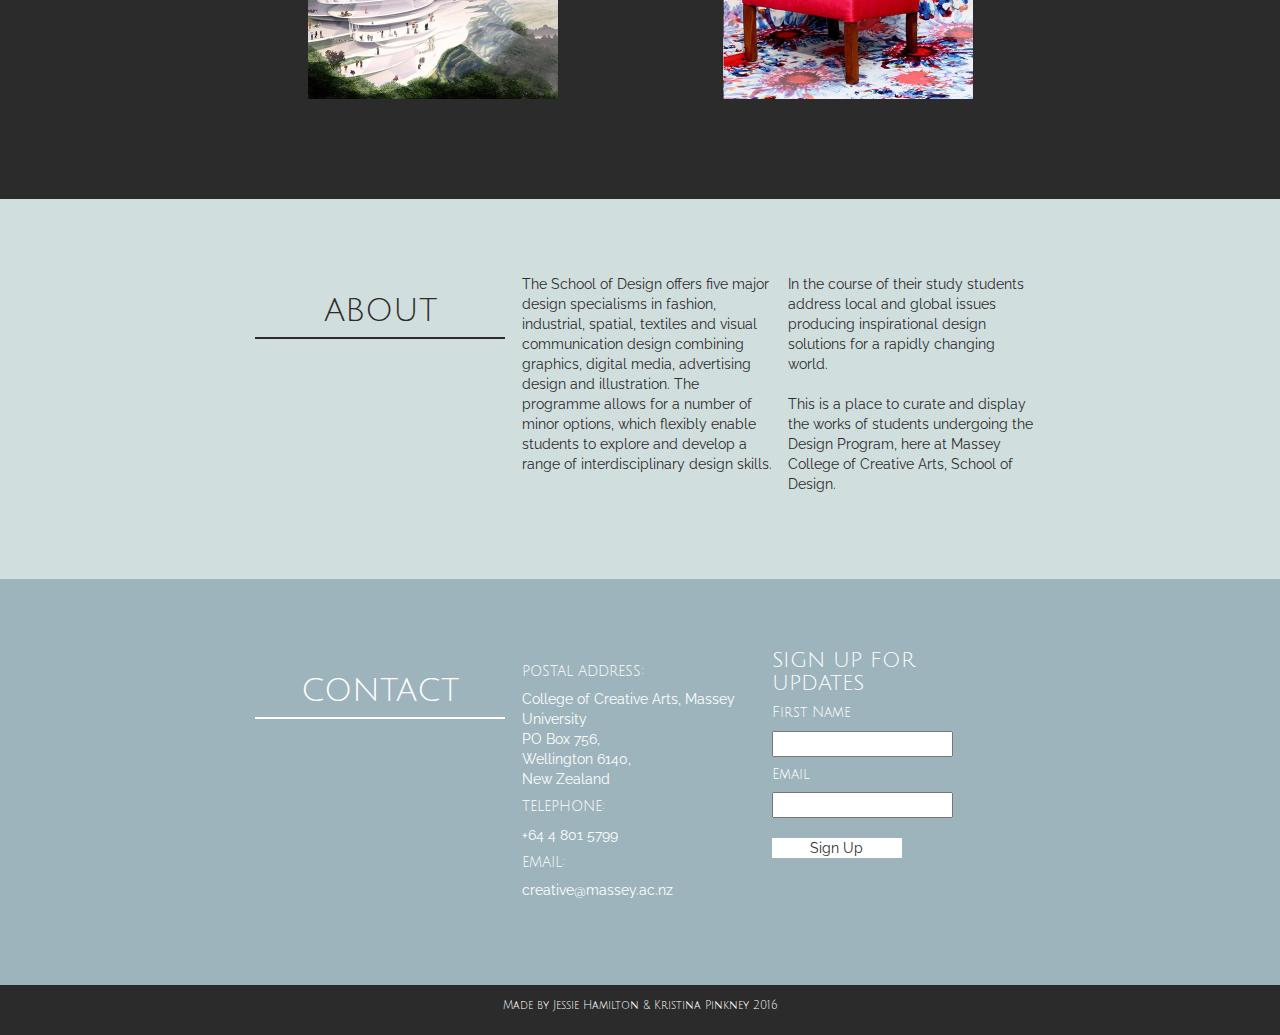
==== commit 12325023: "I DID THE THING" ====
--- a/index.html
+++ b/index.html
@@ -7,7 +7,7 @@
     <title>Massey School of Design - Gallery</title>
 
     <meta name="viewport" content="width=device-width, initial-scale=1" />
-    <link rel="stylesheet" href="css/bootstrap.min.css" />
+    <link rel="stylesheet" href="css/bootstrap.css" />
     <script src="https://code.jquery.com/jquery-2.2.3.min.js"></script>
     <script src="js/bootstrap.min.js"></script>
 
@@ -19,15 +19,15 @@
     
 <!-- HEADER AND NAVIGATION -->    
 <header class= "transparent">
-        <div class="navbar-header">
+    <div class="navbar-header">
         <button class="navbar-toggle" data-toggle="collapse" data-target="#mainNav">
         <span class="glyphicon glyphicon-menu-hamburger"></span>
         </button>
     </div>
     
-    <nav class= "transparent , navbar">
+    <nav class= "navbar , navbar-default , transparent">
         <div class="links , collapse navbar-collapse" id="mainNav">
-            <ul class="nav navbar-nav">
+            <ul class="nav , nav-justified">
                 <li><a href="index.html">HOME</a> </li>
                 <li><a href="#majorsBackground">MAJORS</a> </li>
                 <li><a href="http://creative.massey.ac.nz/">MASSEY</a> </li>           
@@ -43,8 +43,8 @@
 <!-- BANNER -->
 <div class="bannerBackground , container-fluid">
     <div class="banner">
-            <h1>MASSEY UNIVERSITY</h1>
-            <h3>SCHOOL OF DESIGN</h3>
+        <h1>MASSEY UNIVERSITY</h1>
+       <h3>SCHOOL OF DESIGN</h3>
     </div>
 </div>
 
@@ -170,6 +170,7 @@
     }
     });
     
+/* FORM ALERT */
     document.getElementById("button").addEventListener('click', function() {
         var fname = document.getElementById("fname").value;
         alert("Thanks for signing up " + fname);
--- a/styles.css
+++ b/styles.css
@@ -55,12 +55,17 @@
     height: 100px;
 }
 
-nav.transparent {
+nav.transparent , .navbar-default {
     margin: auto;
     max-width: 800px;
     padding:0px 25px 0px 25px;
     font-family: 'Julius Sans One', sans-serif;
     margin-top:40px;
+    
+    background-color: transparent;
+    border: none;
+    text-align:center;
+    color: #d1dede;
 }
 
 header.solid {
@@ -78,7 +83,7 @@
     max-width: 800px;
     padding:0px 25px 0px 25px;
     font-family: 'Julius Sans One', sans-serif;
-    margin-top:30px;
+    margin-top:20px;
 }
 
 nav.solid a{
@@ -118,7 +123,7 @@
     max-width: 800px;
     padding:0px 25px 0px 25px;
     font-family: 'Julius Sans One', sans-serif;
-    margin-top:30px;
+    margin-top:20px;
 }
 
 nav.big a, nav.small a{
@@ -132,13 +137,13 @@
   -o-transition: all 0.5s;
 }
 
-.links {
+.links , .navbar-default {
     margin:auto;
     text-align: center;
     color: #d1dede;
 }
 
-.links a {
+.links a , .navbar-default a {
     text-decoration: none;
     color:#d1dede;
     padding-left: 40px;
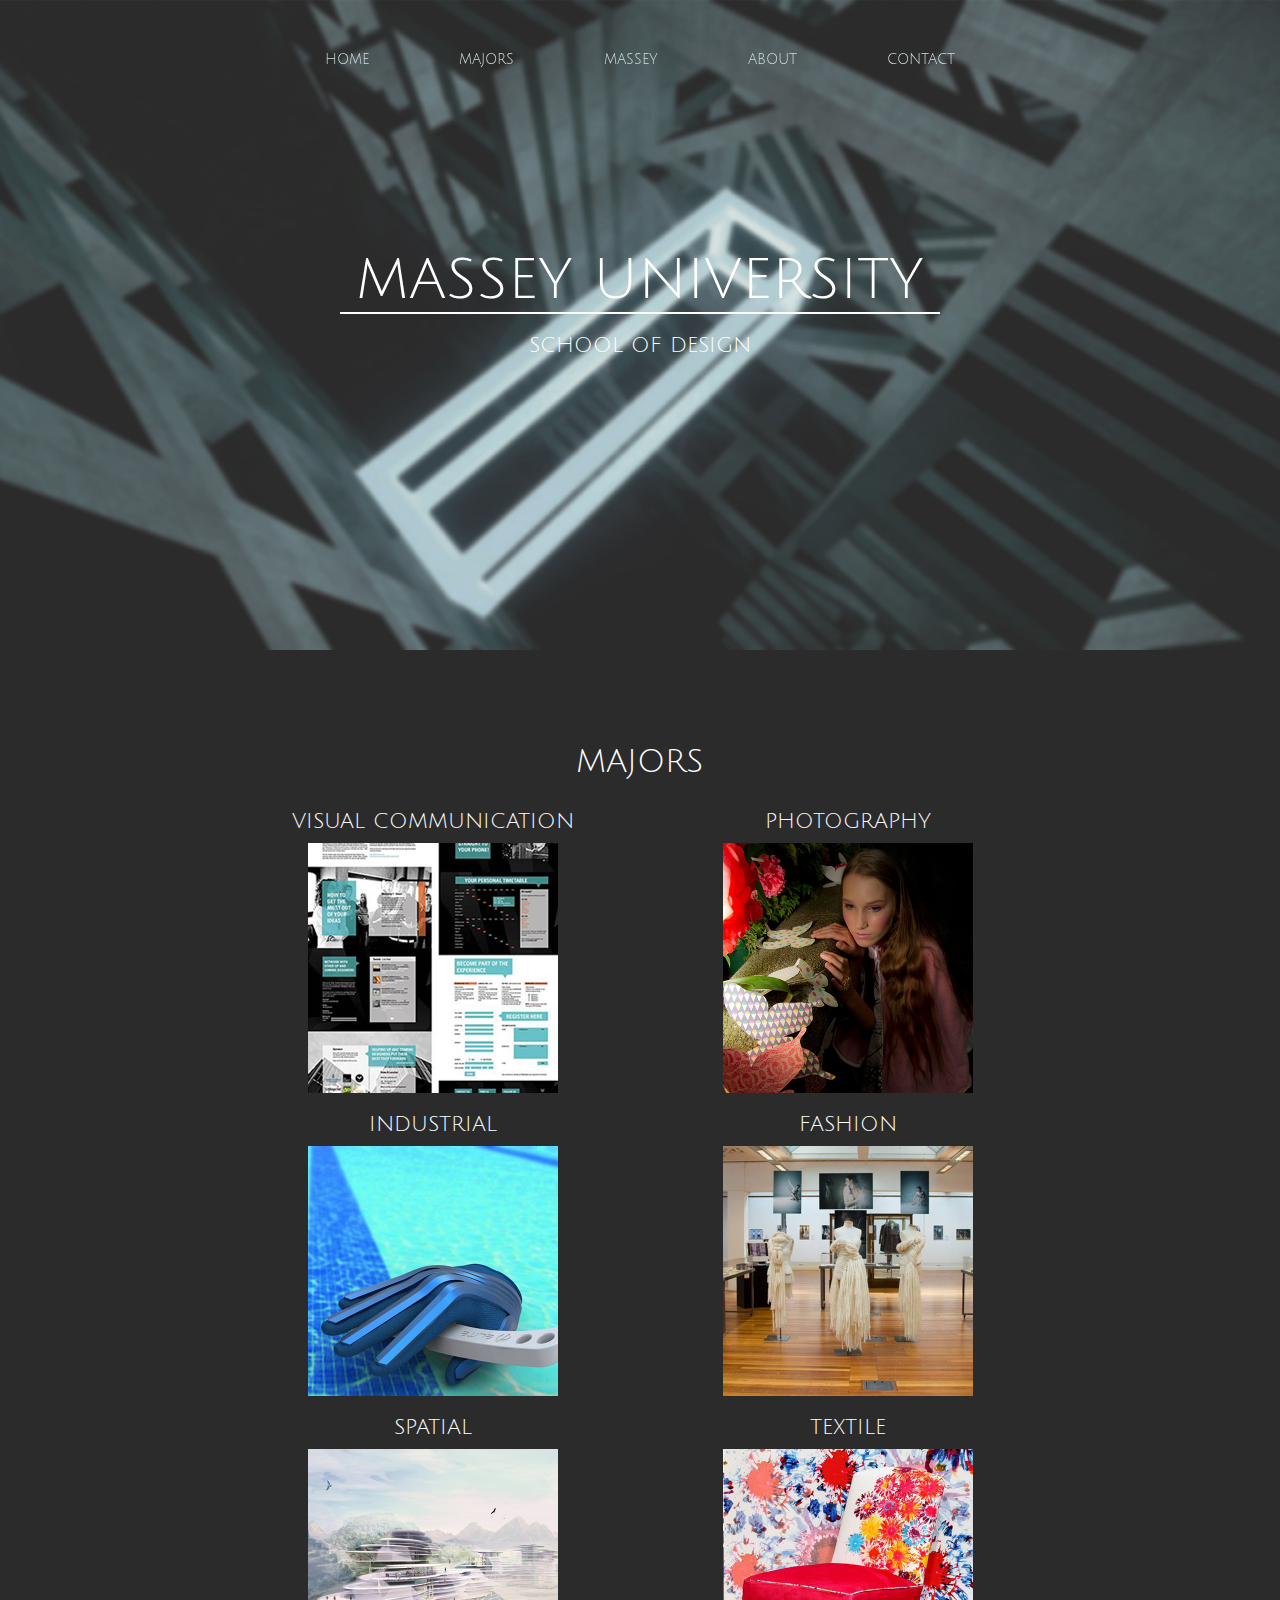
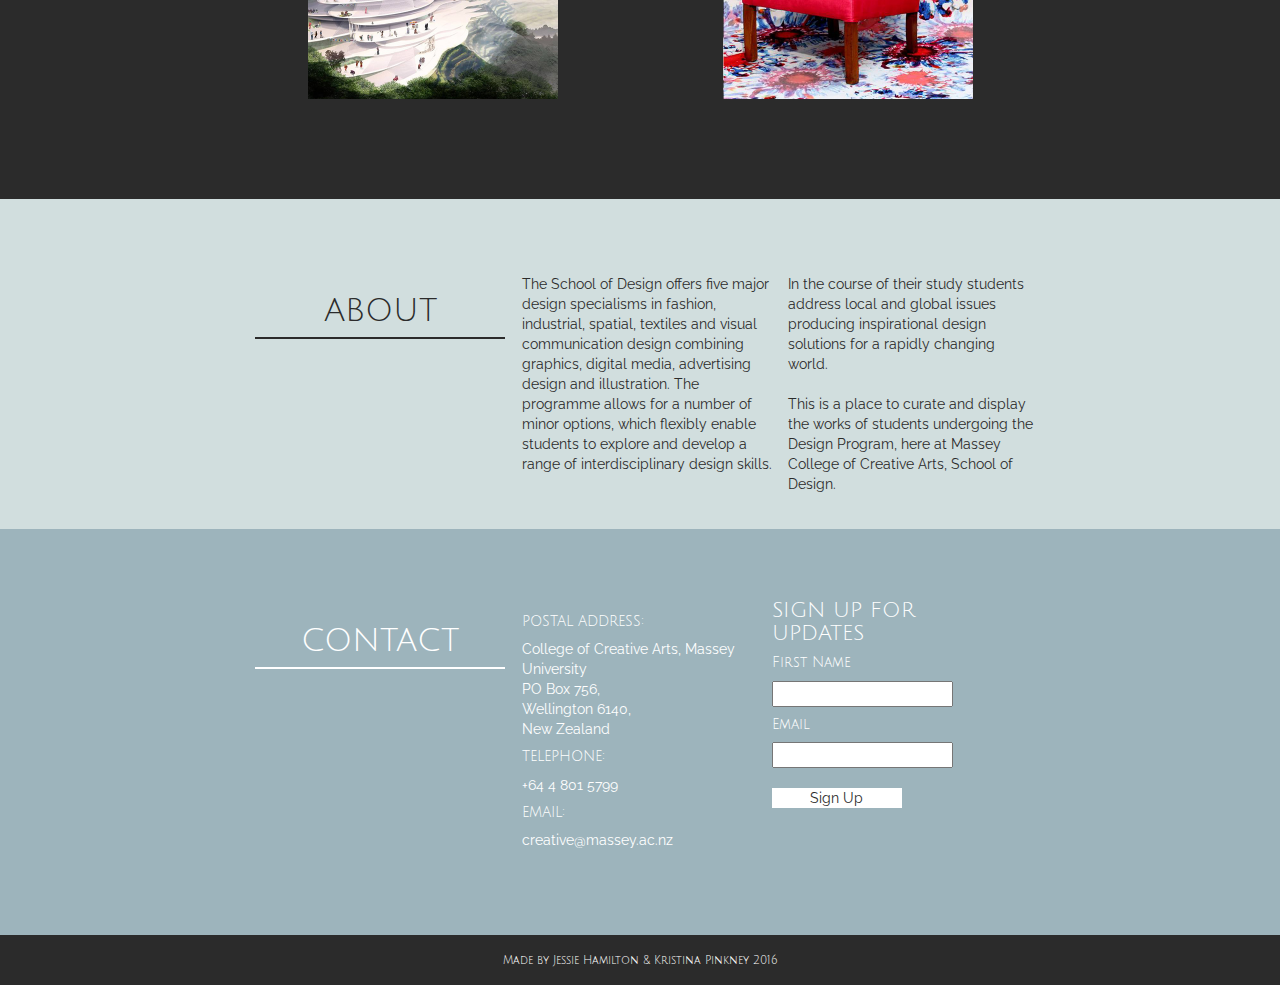
==== commit d76f20fc: "added logo" ====
--- a/index.html
+++ b/index.html
@@ -12,6 +12,7 @@
     <script src="js/bootstrap.min.js"></script>
 
     <link rel="stylesheet" href="styles.css" />
+    <link rel="icon" href="images/logo.png" />
     
 </head>
 
@@ -25,7 +26,7 @@
         </button>
     </div>
     
-    <nav class= "navbar , navbar-default , transparent">
+    <nav class= "navbar , navbar-justified , transparent">
         <div class="links , collapse navbar-collapse" id="mainNav">
             <ul class="nav , nav-justified">
                 <li><a href="index.html">HOME</a> </li>
--- a/styles.css
+++ b/styles.css
@@ -105,7 +105,7 @@
     max-width: 800px;
     padding:0px 25px 0px 25px;
     font-family: 'Julius Sans One', sans-serif;
-    margin-top:40px;
+    margin-top:30px;
 }
 
 header.small {
@@ -124,6 +124,7 @@
     padding:0px 25px 0px 25px;
     font-family: 'Julius Sans One', sans-serif;
     margin-top:20px;
+    font-size:1em;
 }
 
 nav.big a, nav.small a{
@@ -137,13 +138,13 @@
   -o-transition: all 0.5s;
 }
 
-.links , .navbar-default {
+.links {
     margin:auto;
     text-align: center;
     color: #d1dede;
 }
 
-.links a , .navbar-default a {
+.links a {
     text-decoration: none;
     color:#d1dede;
     padding-left: 40px;
@@ -247,7 +248,7 @@
     margin:auto;
     color:#2b2b2b;
     max-width:800px;
-    padding-bottom: 150px;
+    padding-bottom: 100px;
 }
 
 .about h2 {
@@ -313,7 +314,7 @@
 }
 
 .footer p {
-    padding-top: 13px;
+    padding-top: 18px;
 }
 
 
